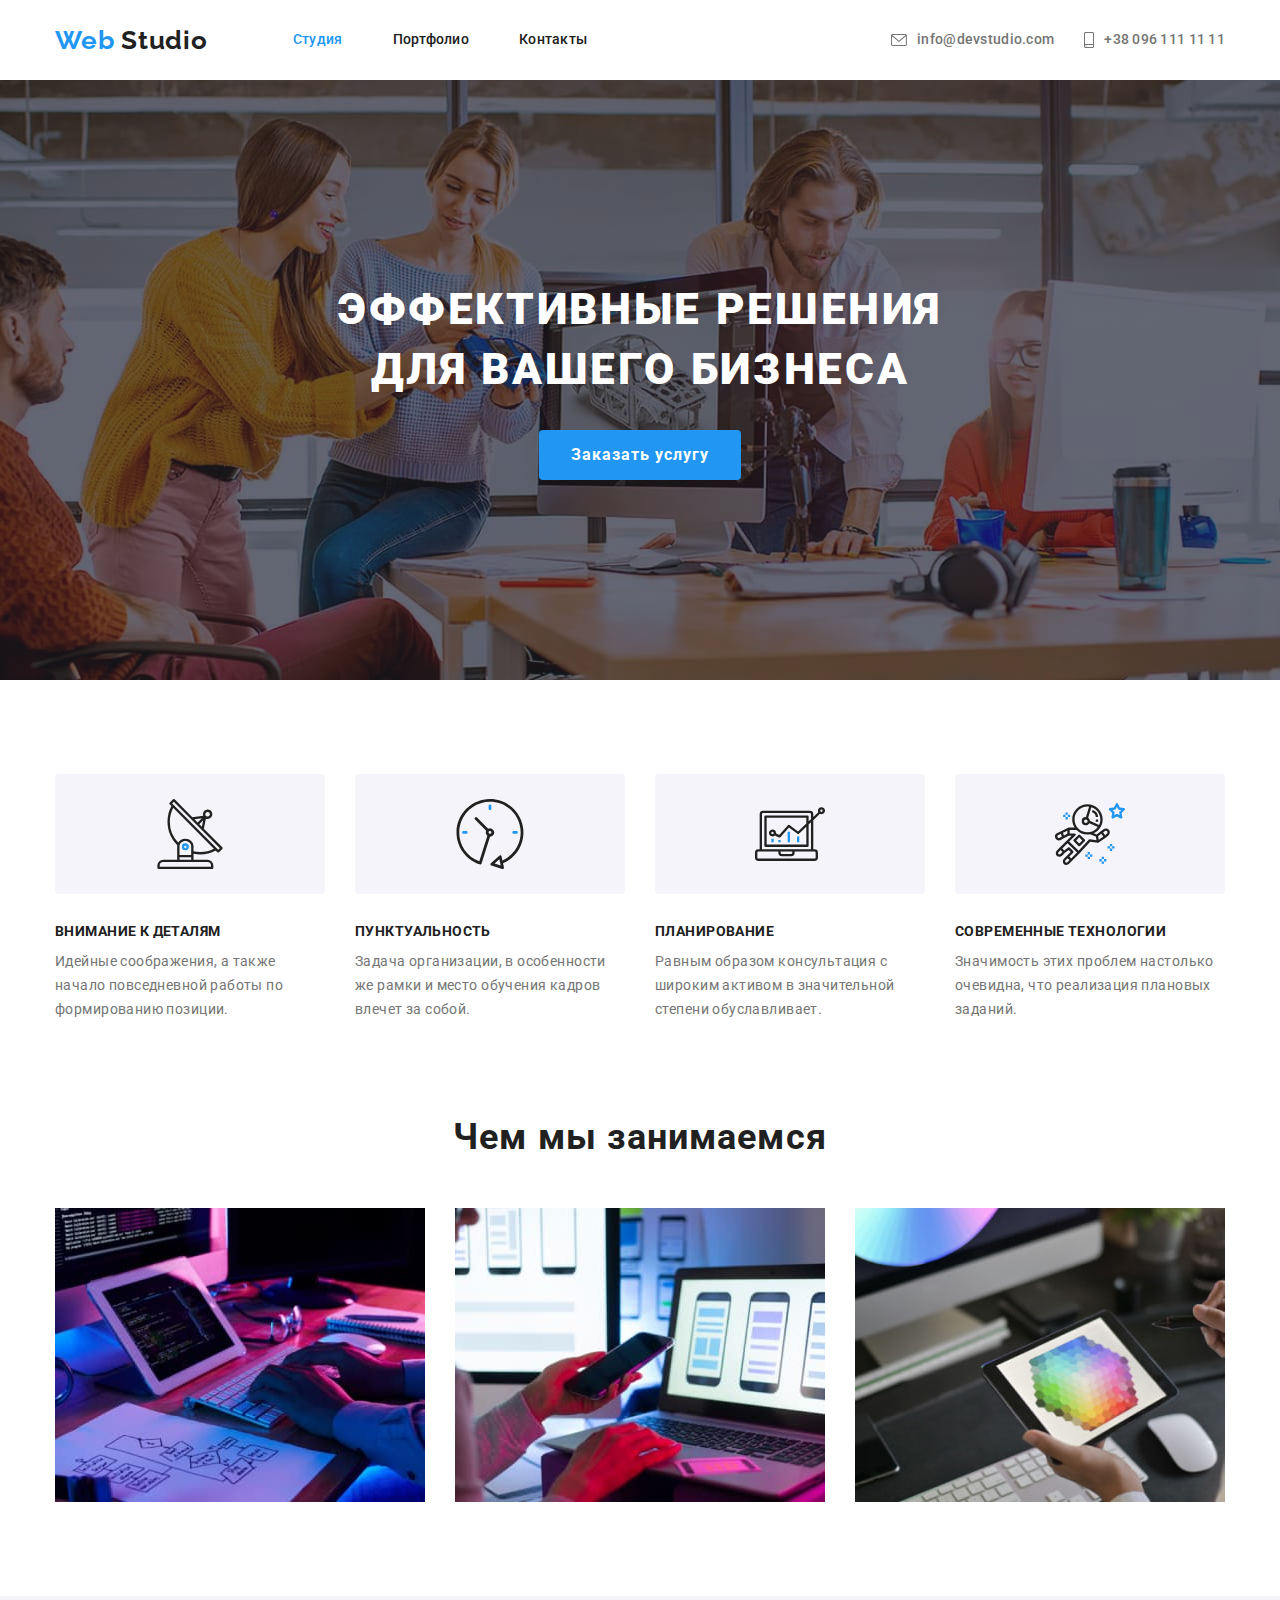
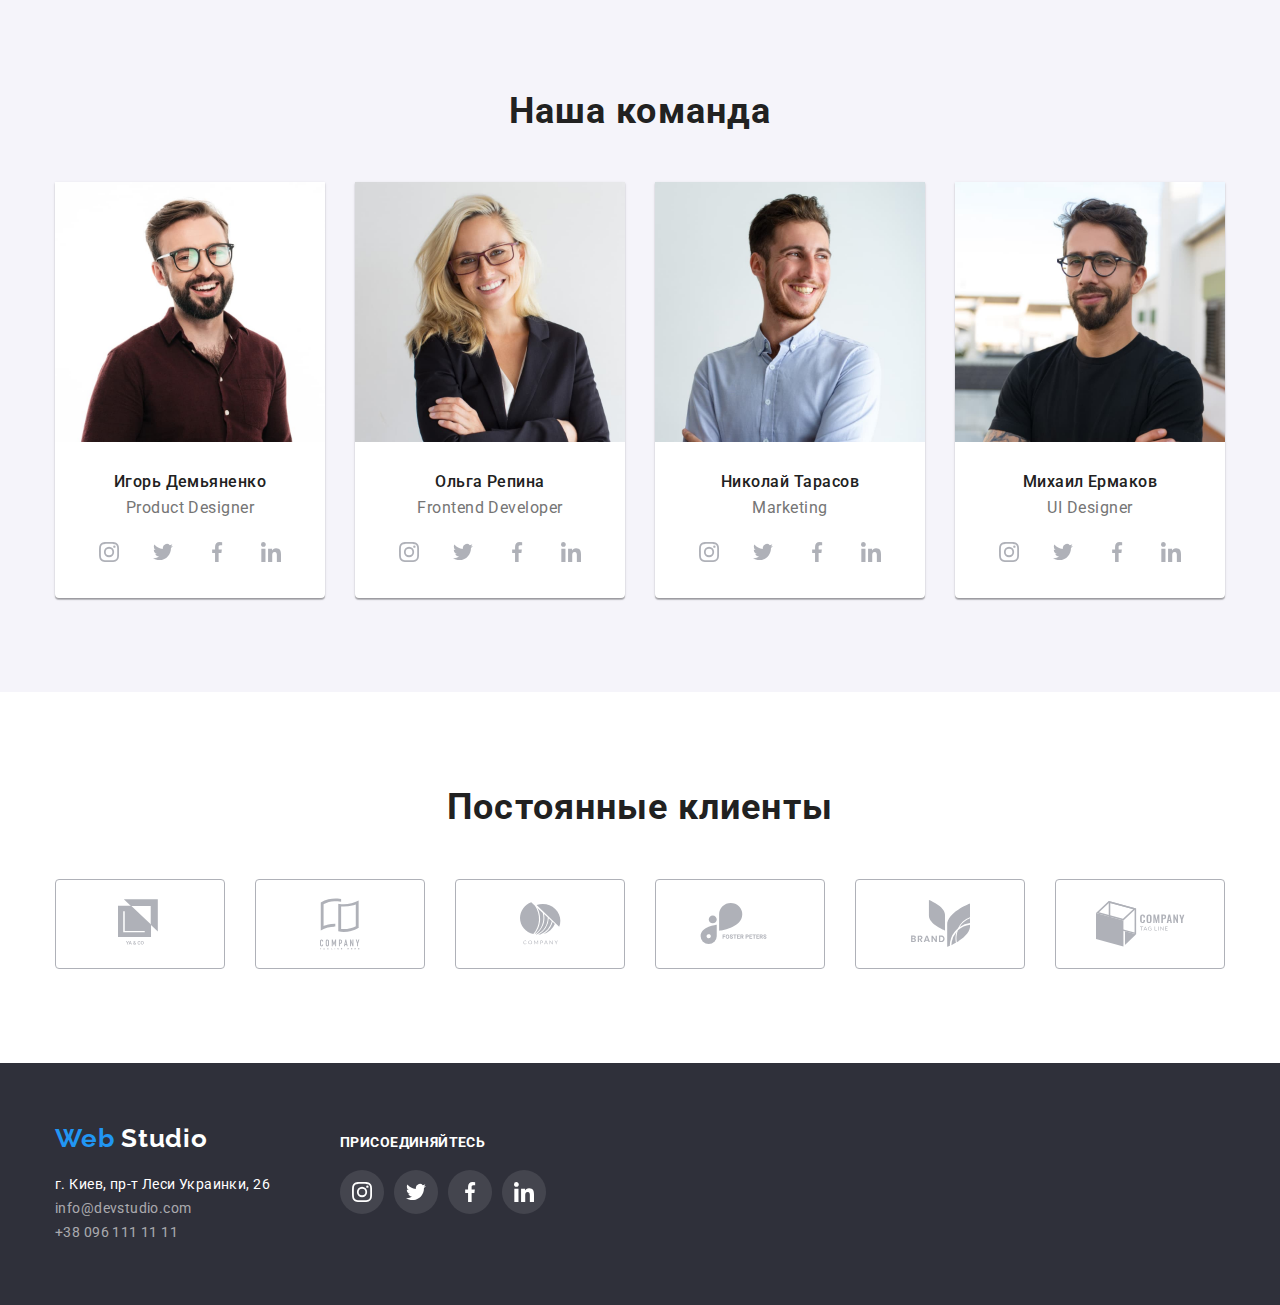
==== index.html @ 5affd7ca "Added all files from HW4" ====
<!DOCTYPE html>
<html lang="ru">
  <head>
    <meta charset="UTF-8" />
    <meta name="viewport" content="width=device-width, initial-scale=1.0" />
    <title>Web Studio</title>
    <link rel="stylesheet" href="./css/normalize.css" />
    <link
      href="https://fonts.googleapis.com/css2?family=Raleway:wght@700&family=Roboto:wght@400;500;700;900&display=swap"
      rel="stylesheet"
    />
    <link rel="stylesheet" href="./css/styles.css" />
  </head>
  <body>
    <header>
      <!--Main Navigation-->
      <div class="conteiner top-nav">
        <nav class="nav-flex">
          <a href="./index.html" class="main-logo">
            <span class="logo-web">Web</span>
            Studio
          </a>
          <ul class="site-nav">
            <li class="site-menu">
              <a href="./index.html" class="link currant">Студия</a>
            </li>
            <li class="site-menu">
              <a href="./portfolio.html" class="link">Портфолио</a>
            </li>
            <li class="site-menu"><a href="#" class="link">Контакты</a></li>
          </ul>
        </nav>

        <!--Contacts-->
        <address class="adress-top">
          <ul class="menu-contacts">
            <li class="mail">
              <a
                href="mailto:info@devstudio.com"
                class="contacts"
                aria-label="написать письмо"
              >
                <svg class="sprite-envelope" width="16" , height="12">
                  <use href="./images/sprite.svg#icon-envelope"></use>
                </svg>
                info@devstudio.com</a
              >
            </li>
            <li class="phone">
              <a
                href="tel:+380961111111"
                class="contacts"
                aria-label="позвонить"
              >
                <svg class="sprite-smartphone" width="10" , height="16">
                  <use href="./images/sprite.svg#icon-smartphone"></use>
                </svg>
                +38 096 111 11 11</a
              >
            </li>
          </ul>
        </address>
      </div>
    </header>

    <!--Main Section-->
    <main>
      <section class="hero overlay">
        <h1 class="hero-title">
          Эффективные решения <br />
          для вашего бизнеса
        </h1>

        <!--Button go to pop-up form-->
        <button type="button" class="button">Заказать услугу</button>
      </section>

      <!--Work principles-->
      <section class="section-principles">
        <div class="conteiner">
          <h2 hidden class="hidden-title">Work principles</h2>
          <ul class="principles">
            <li class="item">
              <div class="cover" aria-label="внимание к деталям">
                <svg class="sprite-antenna" width="70" , height="70">
                  <use href="./images/sprite.svg#icon-antenna"></use>
                </svg>
              </div>
              <h3 class="principles-title">Внимание к деталям</h3>
              <p class="principles-description">
                Идейные соображения, а также начало повседневной работы по
                формированию позиции.
              </p>
            </li>
            <li class="item">
              <div class="cover" aria-label="пунктуальность">
                <svg class="sprite-clock" width="70" , height="70">
                  <use href="./images/sprite.svg#icon-clock"></use>
                </svg>
              </div>
              <h3 class="principles-title">Пунктуальность</h3>
              <p class="principles-description">
                Задача организации, в особенности же рамки и место обучения
                кадров влечет за собой.
              </p>
            </li>
            <li class="item">
              <div class="cover" aria-label="планирование">
                <svg class="sprite-vector" width="70" , height="70">
                  <use href="./images/sprite.svg#icon-vector"></use>
                </svg>
              </div>
              <h3 class="principles-title">Планирование</h3>
              <p class="principles-description">
                Равным образом консультация с широким активом в значительной
                степени обуславливает.
              </p>
            </li>
            <li class="item">
              <div class="cover" aria-label="современные технологии">
                <svg class="sprite-astronaut" width="70" , height="70">
                  <use href="./images/sprite.svg#icon-astronaut"></use>
                </svg>
              </div>
              <h3 class="principles-title">Современные технологии</h3>
              <p class="principles-description">
                Значимость этих проблем настолько очевидна, что реализация
                плановых заданий.
              </p>
            </li>
          </ul>
        </div>
      </section>

      <!--What do we do section-->
      <section class="section-projects">
        <div class="conteiner">
          <h2 class="section-title">Чем мы занимаемся</h2>
          <ul class="work-list">
            <li class="item">
              <img
                src="./images/desktopapp.jpg"
                alt="Десктопные приложения"
                width="370"
                class="project-pic"
              />
              <!-- <h3 class="work-list-title">Десктопные приложения</h3> -->
            </li>
            <li class="item">
              <img
                src="./images/mobileapp.jpg"
                alt="Мобильные приложения"
                width="370"
                class="project-pic"
              />
              <!-- <h3 class="work-list-title">Мобильные приложения</h3> -->
            </li>
            <li class="item">
              <img
                src="./images/designerapp.jpg"
                alt="Мобильные приложения"
                width="370"
                class="project-pic"
              />
              <!-- <h3 class="work-list-title">Дизайнерские решения</h3> -->
            </li>
          </ul>
        </div>
      </section>

      <!--Our team section-->
      <section class="team-section">
        <div class="conteiner">
          <h2 class="section-title">Наша команда</h2>

          <ul class="team">
            <!--Игорь Демьяненко-->
            <li class="worker">
              <img
                class="member"
                src="./images/Demyanenko.jpg"
                alt="Игорь Демьяненко"
                width="270"
              />
              <h3 class="team-member-name">Игорь Демьяненко</h3>
              <p lang="en" class="profession">Product Designer</p>
              <ul class="social-media">
                <li class="icon-list">
                  <a
                    href="https://www.instagram.com/"
                    target="_blank"
                    rel="noopener noreferrer"
                    aria-label="ссылка Инстаграм"
                    class="icon"
                  >
                    <svg class="smm-icon" width="20" height="20">
                      <use href="./images/sprite.svg#icon-insta"></use>
                    </svg>
                  </a>
                </li>
                <li class="icon-list">
                  <a
                    href="https://twitter.com/"
                    target="_blank"
                    rel="noopener noreferrer"
                    aria-label="ссылка Твиттер"
                    class="icon"
                  >
                    <svg class="smm-icon" width="20" height="20">
                      <use href="./images/sprite.svg#icon-twitter"></use>
                    </svg>
                  </a>
                </li>
                <li class="icon-list">
                  <a
                    href="https://facebook.com/"
                    target="_blank"
                    rel="noopener noreferrer"
                    aria-label="ссылка Фейсбук"
                    class="icon"
                  >
                    <svg class="smm-icon" width="20" height="20">
                      <use href="./images/sprite.svg#icon-facebook"></use>
                    </svg>
                  </a>
                </li>
                <li class="icon-list">
                  <a
                    href="https://www.linkedin.com/"
                    target="_blank"
                    rel="noopener noreferrer"
                    aria-label="ссылка Линкедин"
                    class="icon"
                  >
                    <svg class="smm-icon" width="20" height="20">
                      <use href="./images/sprite.svg#icon-linkedin"></use>
                    </svg>
                  </a>
                </li>
              </ul>
            </li>

            <!--Ольга Репина-->
            <li class="worker">
              <img
                class="member"
                src="./images/Repina.jpg"
                alt="Ольга Репина"
                width="270"
              />
              <h3 class="team-member-name">Ольга Репина</h3>
              <p lang="en" class="profession">Frontend Developer</p>
              <ul class="social-media">
                <li class="icon-list">
                  <a
                    href="https://www.instagram.com/"
                    target="_blank"
                    rel="noopener noreferrer"
                    aria-label="ссылка Инстаграм"
                    class="icon"
                  >
                    <svg class="smm-icon" width="20" height="20">
                      <use href="./images/sprite.svg#icon-insta"></use>
                    </svg>
                  </a>
                </li>
                <li class="icon-list">
                  <a
                    href="https://twitter.com/"
                    target="_blank"
                    rel="noopener noreferrer"
                    aria-label="ссылка Твиттер"
                    class="icon"
                  >
                    <svg class="smm-icon" width="20" height="20">
                      <use href="./images/sprite.svg#icon-twitter"></use>
                    </svg>
                  </a>
                </li>
                <li class="icon-list">
                  <a
                    href="https://facebook.com/"
                    target="_blank"
                    rel="noopener noreferrer"
                    aria-label="ссылка Фейсбук"
                    class="icon"
                  >
                    <svg class="smm-icon" width="20" height="20">
                      <use href="./images/sprite.svg#icon-facebook"></use>
                    </svg>
                  </a>
                </li>
                <li class="icon-list">
                  <a
                    href="https://www.linkedin.com/"
                    target="_blank"
                    rel="noopener noreferrer"
                    aria-label="ссылка Линкедин"
                    class="icon"
                  >
                    <svg class="smm-icon" width="20" height="20">
                      <use href="./images/sprite.svg#icon-linkedin"></use>
                    </svg>
                  </a>
                </li>
              </ul>
            </li>

            <!--Николай Тарасов-->
            <li class="worker">
              <img
                class="member"
                src="./images/Tarasov.jpg"
                alt="Николай Тарасов"
                width="270"
              />
              <h3 class="team-member-name">Николай Тарасов</h3>
              <p lang="en" class="profession">Marketing</p>
              <ul class="social-media">
                <li class="icon-list">
                  <a
                    href="https://www.instagram.com/"
                    target="_blank"
                    rel="noopener noreferrer"
                    aria-label="ссылка Инстаграм"
                    class="icon"
                  >
                    <svg class="smm-icon" width="20" height="20">
                      <use href="./images/sprite.svg#icon-insta"></use>
                    </svg>
                  </a>
                </li>
                <li class="icon-list">
                  <a
                    href="https://twitter.com/"
                    target="_blank"
                    rel="noopener noreferrer"
                    aria-label="ссылка Твиттер"
                    class="icon"
                  >
                    <svg class="smm-icon" width="20" height="20">
                      <use href="./images/sprite.svg#icon-twitter"></use>
                    </svg>
                  </a>
                </li>
                <li class="icon-list">
                  <a
                    href="https://facebook.com/"
                    target="_blank"
                    rel="noopener noreferrer"
                    aria-label="ссылка Фейсбук"
                    class="icon"
                  >
                    <svg class="smm-icon" width="20" height="20">
                      <use href="./images/sprite.svg#icon-facebook"></use>
                    </svg>
                  </a>
                </li>
                <li class="icon-list">
                  <a
                    href="https://www.linkedin.com/"
                    target="_blank"
                    rel="noopener noreferrer"
                    aria-label="ссылка Линкедин"
                    class="icon"
                  >
                    <svg class="smm-icon" width="20" height="20">
                      <use href="./images/sprite.svg#icon-linkedin"></use>
                    </svg>
                  </a>
                </li>
              </ul>
            </li>

            <!--Михаил Ермаков-->
            <li class="worker">
              <img
                class="member"
                src="./images/Ermakov.jpg"
                alt="Михаил Ермаков"
                width="270"
              />
              <h3 class="team-member-name">Михаил Ермаков</h3>
              <p lang="en" class="profession">UI Designer</p>
              <ul class="social-media">
                <li class="icon-list">
                  <a
                    href="https://www.instagram.com/"
                    target="_blank"
                    rel="noopener noreferrer"
                    aria-label="ссылка Инстаграм"
                    class="icon"
                  >
                    <svg class="smm-icon" width="20" height="20">
                      <use href="./images/sprite.svg#icon-insta"></use>
                    </svg>
                  </a>
                </li>
                <li class="icon-list">
                  <a
                    href="https://twitter.com/"
                    target="_blank"
                    rel="noopener noreferrer"
                    aria-label="ссылка Твиттер"
                    class="icon"
                  >
                    <svg class="smm-icon" width="20" height="20">
                      <use href="./images/sprite.svg#icon-twitter"></use>
                    </svg>
                  </a>
                </li>
                <li class="icon-list">
                  <a
                    href="https://facebook.com/"
                    target="_blank"
                    rel="noopener noreferrer"
                    aria-label="ссылка Фейсбук"
                    class="icon"
                  >
                    <svg class="smm-icon" width="20" height="20">
                      <use href="./images/sprite.svg#icon-facebook"></use>
                    </svg>
                  </a>
                </li>
                <li class="icon-list">
                  <a
                    href="https://www.linkedin.com/"
                    target="_blank"
                    rel="noopener noreferrer"
                    aria-label="ссылка Линкедин"
                    class="icon"
                  >
                    <svg class="smm-icon" width="20" height="20">
                      <use href="./images/sprite.svg#icon-linkedin"></use>
                    </svg>
                  </a>
                </li>
              </ul>
            </li>
          </ul>
        </div>
      </section>

      <!--Our clients section-->
      <section class="section-clients">
        <div class="conteiner">
          <h2 class="section-title">Постоянные клиенты</h2>
          <ul class="clients">
            <!-- Client 1-->
            <li class="partner">
              <a
                class="partner-link"
                href="#"
                target="_blank"
                rel="noopener noreferrer"
                aria-label="ссылка на сайт компании"
              >
                <svg class="sprite-client" width="44" height="49">
                  <use href="./images/sprite.svg#icon-clientlogo1"></use>
                </svg>
              </a>
            </li>

            <!-- Client 2-->
            <li class="partner">
              <a
                class="partner-link"
                href="#"
                target="_blank"
                rel="noopener noreferrer"
                aria-label="ссылка на сайт компании"
              >
                <svg class="sprite-client" width="40" height="52">
                  <use href="./images/sprite.svg#icon-clientlogo2"></use>
                </svg>
              </a>
            </li>

            <!-- Client 3-->
            <li class="partner">
              <a
                class="partner-link"
                href="#"
                target="_blank"
                rel="noopener noreferrer"
                aria-label="ссылка на сайт компании"
              >
                <svg class="sprite-client" width="41" height="43">
                  <use href="./images/sprite.svg#icon-clientlogo3"></use>
                </svg>
              </a>
            </li>

            <!-- Client 4-->
            <li class="partner">
              <a
                class="partner-link"
                href="#"
                target="_blank"
                rel="noopener noreferrer"
                aria-label="ссылка на сайт компании"
              >
                <svg class="sprite-client" width="80" height="42">
                  <use href="./images/sprite.svg#icon-clientlogo4"></use>
                </svg>
              </a>
            </li>

            <!-- Client 5-->
            <li class="partner">
              <a
                class="partner-link"
                href="#"
                target="_blank"
                rel="noopener noreferrer"
                aria-label="ссылка на сайт компании"
              >
                <svg class="sprite-client" width="59" height="47">
                  <use href="./images/sprite.svg#icon-clientlogo5"></use>
                </svg>
              </a>
            </li>

            <!-- Client 6-->
            <li class="partner">
              <a
                class="partner-link"
                href="#"
                target="_blank"
                rel="noopener noreferrer"
                aria-label="ссылка на сайт компании"
              >
                <svg class="sprite-client" width="89" height="46">
                  <use href="./images/sprite.svg#icon-clientlogo6"></use>
                </svg>
              </a>
            </li>
          </ul>
        </div>
      </section>
    </main>

    <!--Footer-->
    <footer class="footer">
      <div class="conteiner footer-flexbox">
        <!--adress section-->

        <div class="basement">
          <a href="#" class="footer-logo">
            <span class="blue">Web</span>
            Studio
          </a>
          <address class="adress">
            <a href="#" class="footer-adress"
              >г. Киев, пр-т Леси Украинки, 26 </a
            ><br />
            <a href="mailto:info@devstudio.com" class="email"
              >info@devstudio.com</a
            ><br />
            <a href="tel:+380961111111" class="phone">+38 096 111 11 11</a
            ><br />
          </address>
        </div>

        <!--Sosial media section-->
        <div class="footer-form">
          <b class="slogan footer-flexbox">Присоединяйтесь</b>
          <ul class="footer-list">
            <li class="icon-list">
              <a
                href="https://www.instagram.com/"
                target="_blank"
                rel="noopener noreferrer"
                aria-label="ссылка Инстаграм"
                class="icon-footer"
              >
                <svg class="smm-icon" width="20" height="20">
                  <use href="./images/sprite.svg#icon-insta"></use>
                </svg>
              </a>
            </li>
            <li class="icon-list">
              <a
                href="https://twitter.com/"
                target="_blank"
                rel="noopener noreferrer"
                aria-label="ссылка Твиттер"
                class="icon-footer"
              >
                <svg class="smm-icon" width="20" height="20">
                  <use href="./images/sprite.svg#icon-twitter"></use>
                </svg>
              </a>
            </li>
            <li class="icon-list">
              <a
                href="https://facebook.com/"
                target="_blank"
                rel="noopener noreferrer"
                aria-label="ссылка Фейсбук"
                class="icon-footer"
              >
                <svg class="smm-icon" width="20" height="20">
                  <use href="./images/sprite.svg#icon-facebook"></use>
                </svg>
              </a>
            </li>
            <li class="icon-list">
              <a
                href="https://www.linkedin.com/"
                target="_blank"
                rel="noopener noreferrer"
                aria-label="ссылка Линкедин"
                class="icon-footer"
              >
                <svg class="smm-icon" width="20" height="20">
                  <use href="./images/sprite.svg#icon-linkedin"></use>
                </svg>
              </a>
            </li>
          </ul>
        </div>
        <!--Dont forget create form here-->
      </div>
    </footer>
  </body>
</html>
---- css/styles.css ----
html {
  box-sizing: border-box;
}

*,
*::before,
*::after {
  box-sizing: inherit;
}

:root {
  --primary-text-color: #757575;
  --title-text-color: #212121;
  --acent-text-color: #2196f3;
  --contacts-text-color: rgba(255, 255, 255, 0.6);
  --footer-background-color: #2f303a;
  --white-text-color: #ffffff;
  --grey-back-color: #f5f4fa;
  --grey-border-color: #eeeeee;
  --grey-border-color-partners: #afb1b8;
  --grey-hero-background-color: #c4c4c4;
  --grey-dark-circle-for-icon: rgba(255, 255, 255, 0.1);
}

/* CLASSES UTILITIES AND UNIVERSAL*/

ul {
  list-style-type: none;
  padding: 0px;
  margin: 0px;
}

a {
  text-decoration: none;
}

.section-title {
  margin-top: 0px;
  margin-bottom: 50px;

  color: var(--title-text-color);
  font-weight: 700;
  font-size: 36px;
  line-height: 1.17;
  letter-spacing: 0.03em;
  text-align: center;
}

/* Universal conteiner for centralize content*/
.conteiner {
  width: 1200px;
  padding-left: 15px;
  padding-right: 15px;
  margin-left: auto;
  margin-right: auto;
  /* outline: 2px solid tomato; */
}

body {
  background-color: #ffffff;
  color: var(--primary-text-color);
  font-family: Roboto, sans-serif;
}

/* MAIN NAVIGATION*/

.main-logo {
  margin-right: 85px;

  color: var(--title-text-color);
  font-family: Raleway, sans-serif;
  font-weight: 700;
  font-size: 26px;
  line-height: 1.19;
  letter-spacing: 0.03em;
}

.logo-web {
  color: var(--acent-text-color);
}

.site-menu .link {
  color: var(--title-text-color);
  font-style: normal;
  font-weight: 500;
  font-size: 14px;
  line-height: 1.14;
  letter-spacing: 0.02em;
}
.site-nav {
  display: flex;
}

.nav-flex {
  display: flex;
  align-items: center;
}

.site-menu:not(:last-child) {
  margin-right: 50px;
}

.site-menu > .link {
  display: block;
  padding-top: 32px;
  padding-bottom: 32px;
}

.menu-contacts {
  display: flex;
  align-items: flex-end;
}

.adress-top {
  font-style: normal;
  margin-left: auto;
}

.contacts {
  display: flex;
  align-items: center;

  color: var(--primary-text-color);
  font-weight: 500;
  font-size: 14px;
  line-height: 1.14;
  letter-spacing: 0.02em;
}

.link.currant {
  color: var(--acent-text-color);
}

.top-nav {
  display: flex;
  align-items: center;
}

.mail {
  margin-right: 30px;
}

.sprite-envelope,
.sprite-smartphone {
  margin-right: 10px;
  fill: currentColor;
}

/*BUTTONS*/

.button {
  border-radius: 4px;
  padding: 10px 32px;
  min-width: 200px;
  border: 0px;

  background-color: var(--acent-text-color);
  color: var(--white-text-color);
  font-family: inherit;
  font-weight: 700;
  font-size: 16px;
  line-height: 1.88;
  letter-spacing: 0.06em;
}

.site-menu > .link:hover,
.site-menu > .link:focus,
.contacts:hover,
.contacts:focus,
.button:active,
.button-portfolio:active {
  color: var(--acent-text-color);
  fill: var(--acent-text-color);
}

/*HERO*/

.overlay {
  height: 600px;
  max-width: 1600px;
  margin-left: auto;
  margin-right: auto;
  background-image: linear-gradient(
      to right,
      rgba(47, 48, 58, 40%),
      rgba(47, 48, 58, 40%)
    ),
    url(../images/header.jpg);
  background-size: cover;
  background-repeat: no-repeat;
  background-position: center;
  background-color: var(--grey-hero-background-color);
}

.hero {
  padding-top: 200px;
  padding-bottom: 200px;
  text-align: center;
}

.hero-title {
  margin-top: 0px;
  margin-bottom: 30px;

  color: #ffffff;
  font-weight: 900;
  font-size: 44px;
  line-height: 1.36;
  letter-spacing: 0.06em;
  text-transform: uppercase;
}

/* WORK PRINCIPLES */
.section-principles {
  padding-top: 94px;
  padding-bottom: 94px;
}

.hidden-title {
  margin: 0px;
}

.principles {
  display: flex;
  flex-wrap: wrap;
}

.cover {
  display: inline-flex;
  align-items: center;
  justify-content: center;

  border-radius: 4px;
  margin-bottom: 30px;

  width: 270px;
  height: 120px;
  background-color: var(--grey-back-color);
}

.principles .item {
  width: 270px;
  margin-right: 30px;
}

.principles .item:last-child {
  margin-right: 0px;
}

.principles-title {
  margin-top: 0px;
  margin-bottom: 10px;

  color: var(--title-text-color);
  font-weight: 700;
  font-size: 14px;
  line-height: 1.14;
  letter-spacing: 0.03em;
  text-transform: uppercase;
}

.principles-description {
  margin-top: 0px;
  margin-bottom: 0px;

  font-weight: 400;
  font-size: 14px;
  line-height: 1.71;
  letter-spacing: 0.03em;
}

/* WHAT DO WE DO SECTION*/

.section-projects {
  padding-bottom: 94px;
}

.work-list {
  display: flex;
  flex-wrap: wrap;
}

.work-list .item {
  width: 370px;
  margin-right: 30px;
}

.work-list .item:last-child {
  margin-right: 0px;
}
.work-list-title {
  margin-top: 0px;
  margin-bottom: 0px;
  padding-top: 27px;
  padding-bottom: 27px;

  color: var(--white-text-color);
  background-color: black; /*is temporary here*/
  font-weight: 700;
  font-size: 14px;
  line-height: 1.14;
  text-align: center;
  letter-spacing: 0.03em;
  text-transform: uppercase;
}

.item .project-pic {
  display: block;
}

/* OUR TEAM SECTION*/

.team-section {
  background-color: var(--grey-back-color);

  padding-top: 94px;
  padding-bottom: 94px;
}

.team {
  display: flex;
  flex-wrap: wrap;
}

.team .worker {
  margin-right: 30px;
  padding-bottom: 24px;

  background-color: var(--white-text-color);
  border-radius: 0px 0px 4px 4px;
  box-shadow: 0px 1px 3px rgba(0, 0, 0, 0.12), 0px 1px 1px rgba(0, 0, 0, 0.14),
    0px 2px 1px rgba(0, 0, 0, 0.2);
}

.team .worker:last-child {
  margin-right: 0px;
}

.social-media {
  display: flex;
  justify-content: center;
}

.icon-list:not(:last-child) {
  margin-right: 10px;
}

.icon {
  display: block;
  padding-top: 12px;
  padding-right: 12px;
  padding-left: 12px;
  padding-bottom: 12px;
  color: var(--grey-border-color-partners);
  width: 44px;
  height: 44px;
  border-radius: 50%;
}

.smm-icon {
  fill: currentColor;
}

.icon-list .icon:hover,
.icon-list .icon:focus {
  background-color: var(--acent-text-color);
  color: var(--white-text-color);
}

.worker .member {
  display: block;
  margin-bottom: 30px;
}

.team-member-name {
  margin-top: 0px;
  margin-bottom: 10px;

  color: var(--title-text-color);
  font-weight: 500;
  font-size: 16px;
  line-height: 1.19;
  text-align: center;
  letter-spacing: 0.03em;
}

.profession {
  margin-top: 0px;
  margin-bottom: 16px;

  font-weight: 400;
  font-size: 16px;
  line-height: 0.84;
  text-align: center;
  letter-spacing: 0.03em;
}

/* OUR CLIENTS SECTION*/

.section-clients {
  padding-bottom: 94px;
  padding-top: 94px;
}

.clients {
  display: flex;
  justify-content: center;
}

.partner-link {
  display: inline-flex;
  justify-content: center;
  align-items: center;

  width: 170px;
  height: 90px;
  border: 1px solid var(--grey-border-color-partners);
  color: var(--grey-border-color-partners);
  border-radius: 4px;
}

.sprite-client {
  fill: currentColor;
}

.partner-link:hover,
.partner-link:focus {
  color: var(--acent-text-color);
  border-color: var(--acent-text-color);
}

.partner:not(:last-child) {
  margin-right: 30px;
}

/* ADRESS SECTION*/

.footer-flexbox {
  display: flex;
  align-items: baseline;
}

.footer-list {
  display: flex;
}

.footer {
  background: var(--footer-background-color);
  padding-top: 60px;
  padding-bottom: 60px;
}

.footer-logo {
  display: block;
  margin-bottom: 20px;

  color: var(--white-text-color);
  font-family: Raleway, sans-serif;
  font-weight: 700;
  font-size: 26px;
  line-height: 1.19;
  letter-spacing: 0.03em;
}

.footer-logo .blue {
  color: var(--acent-text-color);
}

.footer-adress {
  font-style: normal;
  color: var(--white-text-color);
  font-weight: 400;
  font-size: 14px;
  line-height: 1.71;
  letter-spacing: 0.03em;
}

.email,
.phone {
  font-style: normal;
  color: var(--contacts-text-color);
  font-weight: 400;
  font-size: 14px;
  line-height: 1.71;
  letter-spacing: 0.03em;
}

.footer-adress,
.email {
  margin-bottom: 9px;
}

.footer-form .slogan,
.footer-flexbox .slogan {
  margin-bottom: 20px;
  color: var(--white-text-color);
  font-weight: 700;
  font-size: 14px;
  line-height: 1.14;
  letter-spacing: 0.03em;
  text-transform: uppercase;
}

.basement {
  margin-right: 70px;
}

.icon-footer {
  display: block;
  padding-top: 12px;
  padding-right: 12px;
  padding-left: 12px;
  padding-bottom: 12px;
  color: var(--white-text-color);
  background-color: var(--grey-dark-circle-for-icon);
  width: 44px;
  height: 44px;
  border-radius: 50%;
}

.icon-list .icon-footer:hover,
.icon-list .icon-footer:focus {
  background-color: var(--acent-text-color);
}

/*PORTFOLIO PAGE CSS*/

.section-portfolio {
  padding-top: 94px;
  padding-bottom: 94px;
}

.portfolio-nav {
  display: flex;
  justify-content: center;
  margin-bottom: 50px;
}

.portfolio-nav .item {
  margin-right: 8px;
}

.portfolio-nav .item:last-child {
  margin-right: 0px;
}

.button-portfolio {
  border-radius: 4px;
  padding: 6px 22px;
  border: 0px;

  background-color: var(--grey-back-color);
  color: var(--title-text-color);
  font-family: inherit;
  font-weight: 500;
  font-size: 16px;
  line-height: 1.63;
  text-align: center;
  letter-spacing: 0.03em;
}

.button-portfolio:focus,
.button-portfolio:hover {
  background-color: var(--acent-text-color);
  color: var(--white-text-color);
  box-shadow: 0px 3px 1px rgba(0, 0, 0, 0.1), 0px 1px 2px rgba(0, 0, 0, 0.08),
    0px 2px 2px rgba(0, 0, 0, 0.12);
}

.portfolio {
  display: flex;
  flex-wrap: wrap;
}

.portfolio .item {
  width: 370px;
  margin-right: 30px;
  margin-bottom: 30px;

  background-color: var(--white-text-color);
}

.portfolio .item:nth-child(3n) {
  margin-right: 0px;
}

.portfolio .item:nth-last-child(-n + 3) {
  margin-bottom: 0px;
}

.item .example {
  display: block;
}

.item .discription {
  padding-top: 20px;
  padding-bottom: 20px;
  padding-right: 24px;
  padding-left: 24px;

  border-left: 1px solid var(--grey-border-color);
  border-bottom: 1px solid var(--grey-border-color);
  border-right: 1px solid var(--grey-border-color);
}

.portfolio-title {
  margin-bottom: 4px;
  margin-top: 0px;

  color: var(--title-text-color);
  font-weight: 700;
  font-size: 18px;
  line-height: 2;
  letter-spacing: 0.06em;
}

.portfolio-group {
  margin-top: 0px;
  margin-bottom: 0px;

  color: var(--primary-text-color);
  font-weight: 400;
  font-size: 16px;
  line-height: 1.88;
  letter-spacing: 0.03em;
}

/* .portfolio-description {

  margin-top: 0px;
  margin-bottom: 0px;

  color: var(--white-text-color);
  background-color: var(--footer-background-color); 
  font-weight: 400;
  font-size: 18px;
  line-height: 1.56;
  letter-spacing: 0.03em;
} */
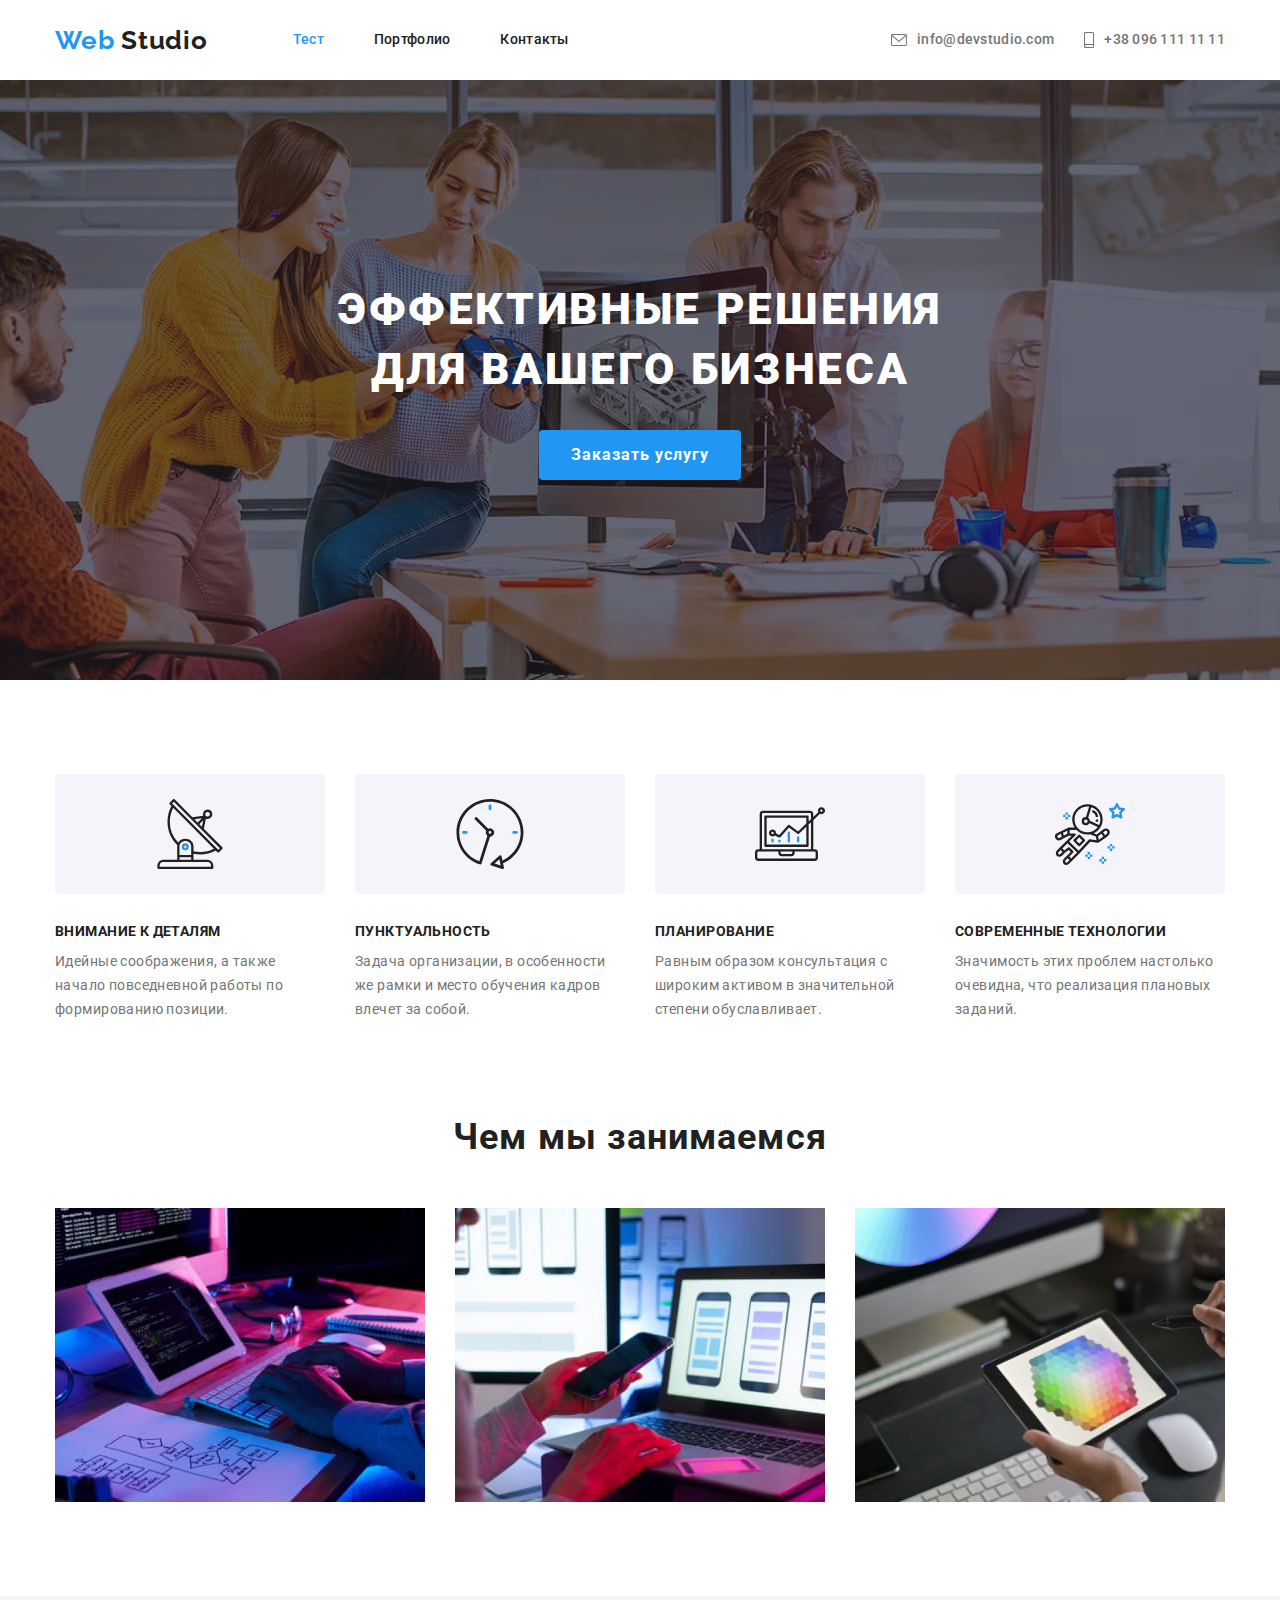
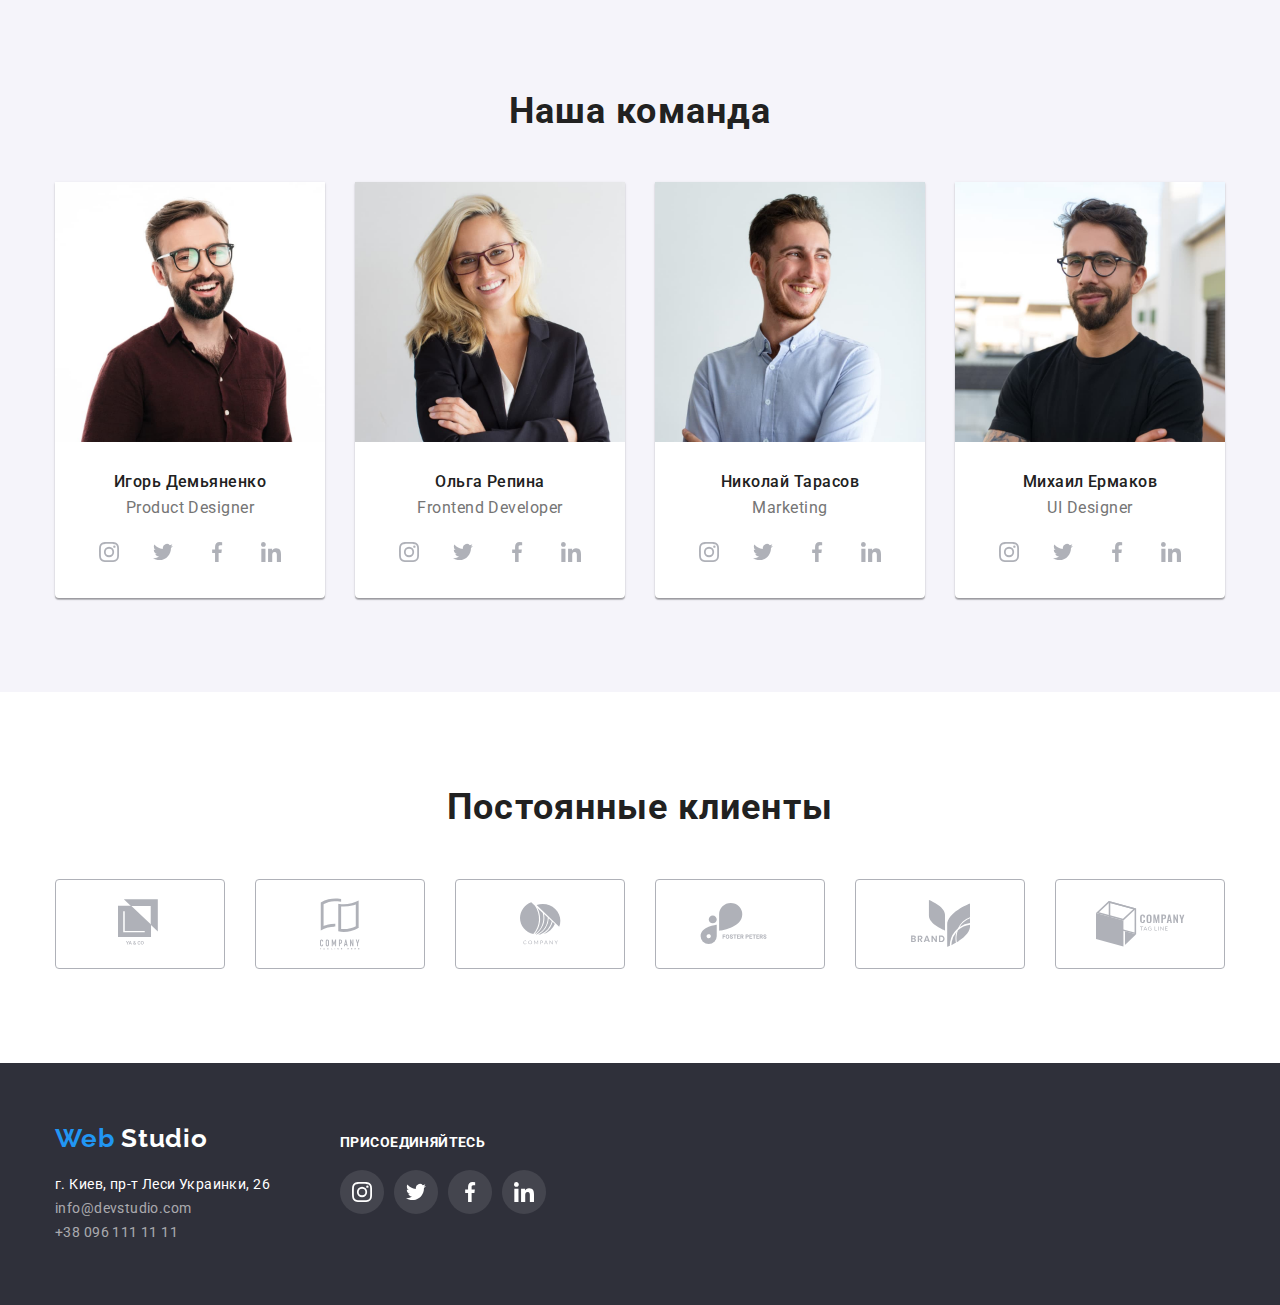
==== commit 82294e60: "Added fucking transform-transition in portfolio" ====
--- a/index.html
+++ b/index.html
@@ -22,7 +22,7 @@
           </a>
           <ul class="site-nav">
             <li class="site-menu">
-              <a href="./index.html" class="link currant">Студия</a>
+              <a href="./index.html" class="link currant">Тест</a>
             </li>
             <li class="site-menu">
               <a href="./portfolio.html" class="link">Портфолио</a>
--- a/css/styles.css
+++ b/css/styles.css
@@ -20,6 +20,7 @@
   --grey-border-color-partners: #afb1b8;
   --grey-hero-background-color: #c4c4c4;
   --grey-dark-circle-for-icon: rgba(255, 255, 255, 0.1);
+  --acent-overley-portfolio: rgba(33, 150, 243, 0.9);
 }
 
 /* CLASSES UTILITIES AND UNIVERSAL*/
@@ -625,15 +626,47 @@
   letter-spacing: 0.03em;
 }
 
-/* .portfolio-description {
-
+.example-card {
+  position: relative;
+  overflow: hidden;
+}
+
+.card-overlay {
+  position: absolute;
+  top: 0;
+  left: 0;
+  width: 100%;
+  height: 100%;
+
+  background-color: var(--acent-overley-portfolio);
+  opacity: 0;
+  transform: translateY(50%);
+  transition: 250ms cubic-bezier(0.4, 0, 0.2, 1);
+}
+
+.card-overlay:hover {
+  transform: translateY(0%);
+  transition: 250ms cubic-bezier(0.4, 0, 0.2, 1);
+  opacity: 1;
+}
+
+.portfolio-item:hover,
+.portfolio-item:active {
+  box-shadow: 0px 1px 1px rgba(0, 0, 0, 0.12), 0px 4px 4px rgba(0, 0, 0, 0.06),
+    1px 4px 6px rgba(0, 0, 0, 0.16);
+}
+
+.portfolio-description {
   margin-top: 0px;
   margin-bottom: 0px;
-
-  color: var(--white-text-color);
-  background-color: var(--footer-background-color); 
+  padding-top: 63px;
+  padding-right: 24px;
+  padding-bottom: 63px;
+  padding-left: 24px;
+
+  color: var(--white-text-color);
   font-weight: 400;
   font-size: 18px;
   line-height: 1.56;
   letter-spacing: 0.03em;
-} */
+}
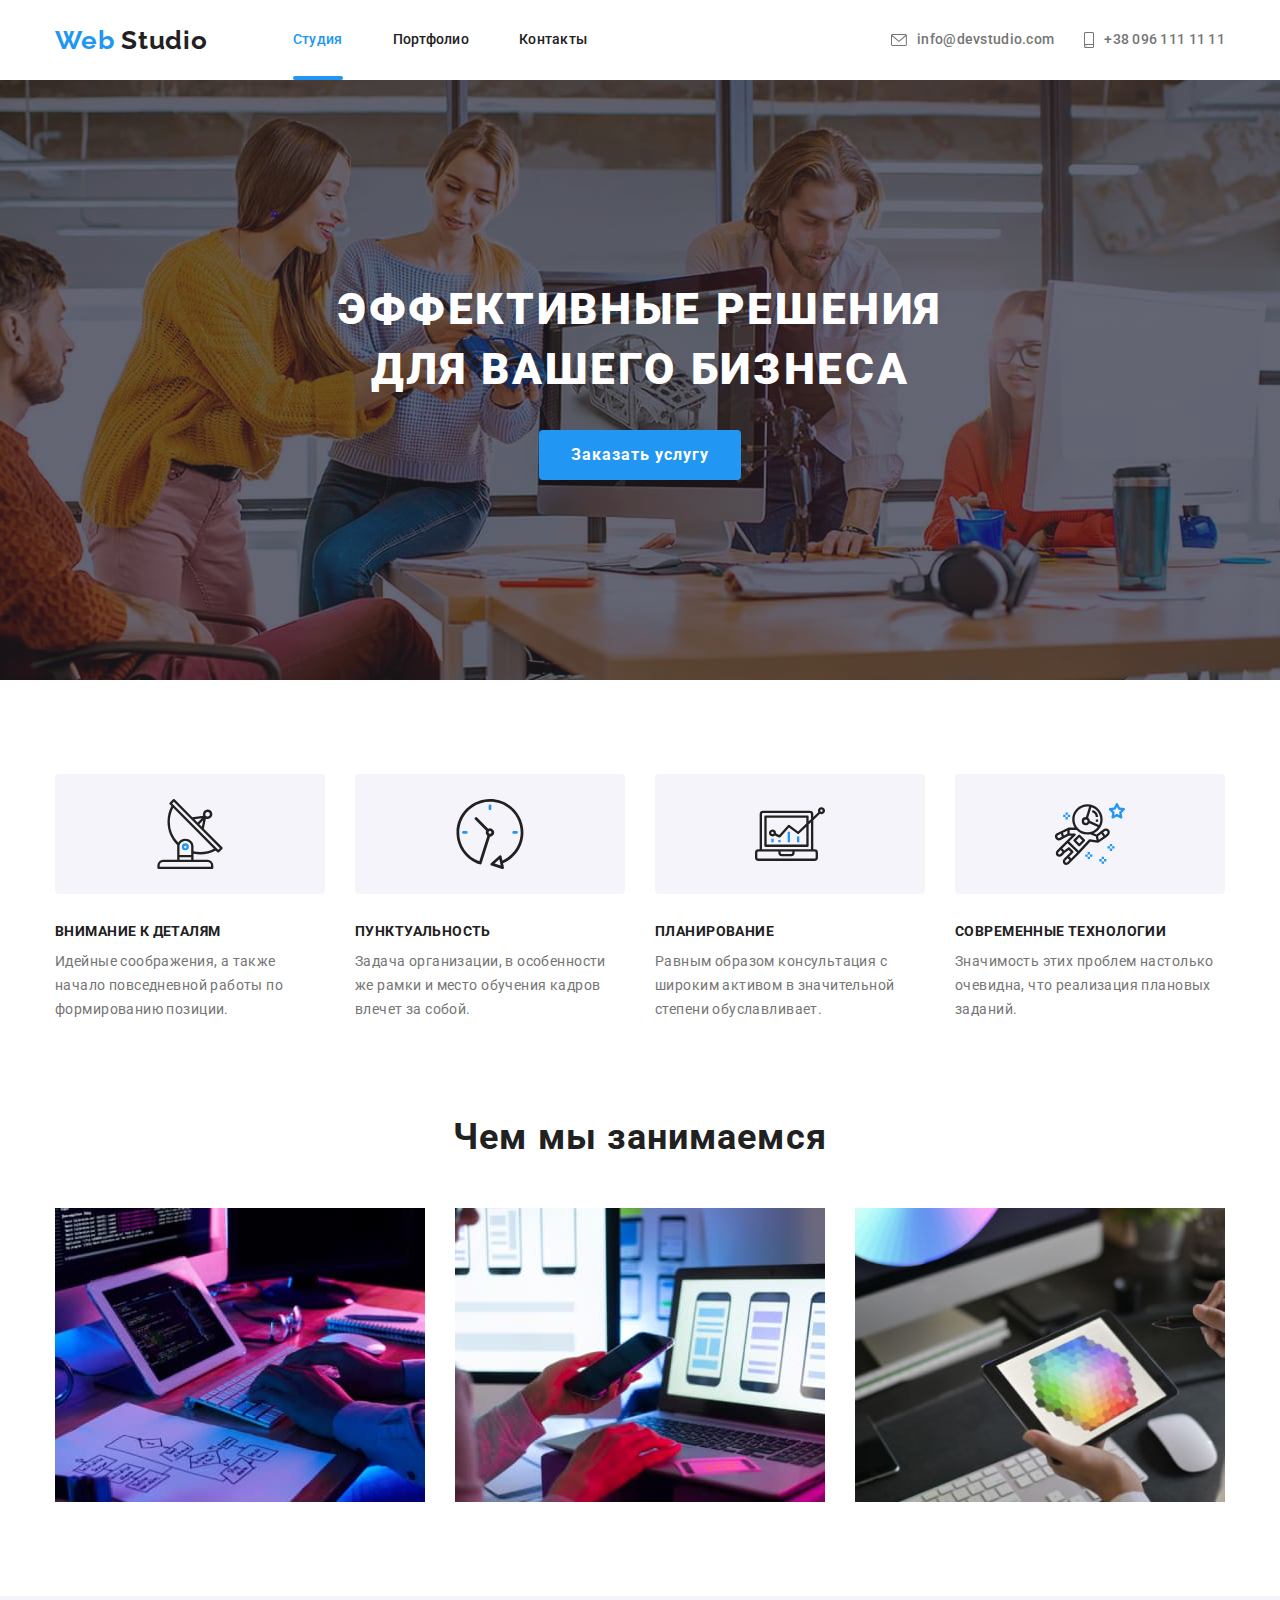
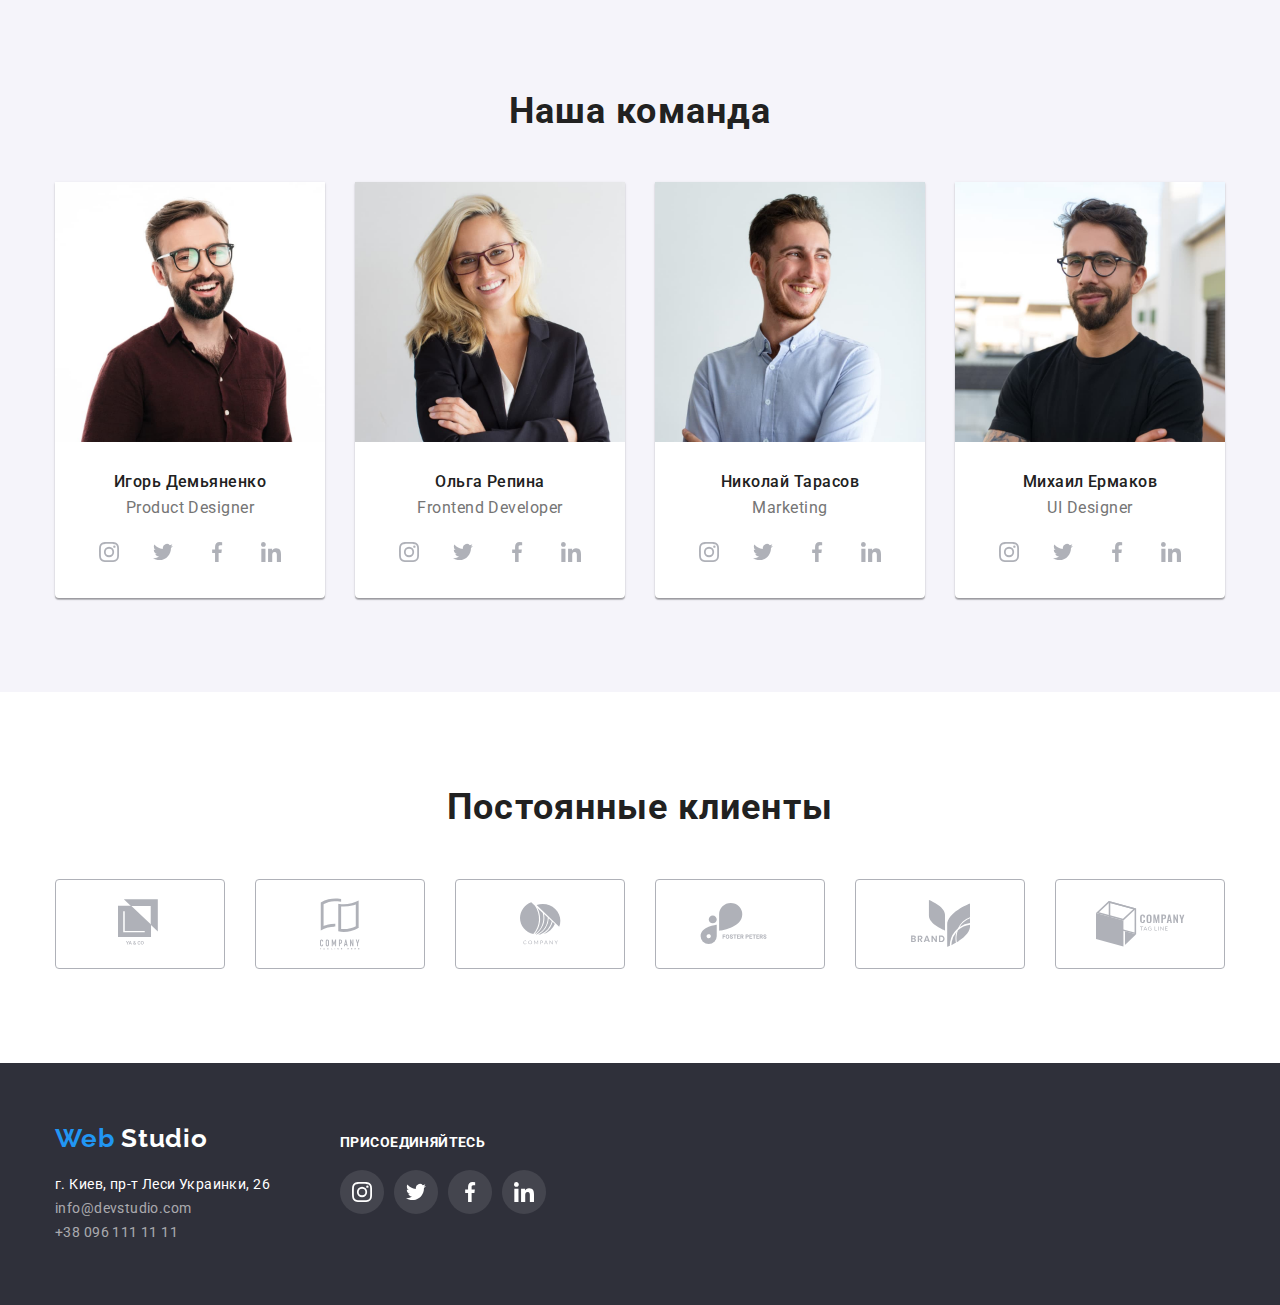
==== commit ab21d087: "Added underlining  in main nav" ====
--- a/index.html
+++ b/index.html
@@ -22,7 +22,7 @@
           </a>
           <ul class="site-nav">
             <li class="site-menu">
-              <a href="./index.html" class="link currant">Тест</a>
+              <a href="./index.html" class="link currant">Cтудия</a>
             </li>
             <li class="site-menu">
               <a href="./portfolio.html" class="link">Портфолио</a>
@@ -72,7 +72,9 @@
         </h1>
 
         <!--Button go to pop-up form-->
-        <button type="button" class="button">Заказать услугу</button>
+        <button type="button" class="button" data-modal-open>
+          Заказать услугу
+        </button>
       </section>
 
       <!--Work principles-->
@@ -539,6 +541,15 @@
         </div>
       </section>
     </main>
+
+    <!--MODAL WINDOW-->
+    <div class="backdrop is-hidden" data-modal>
+      <div class="modal">
+        <button data-modal-close class="button-modal">
+          <img src="./images/cross.svg" class="modal-cross" />
+        </button>
+      </div>
+    </div>
 
     <!--Footer-->
     <footer class="footer">
@@ -623,5 +634,6 @@
         <!--Dont forget create form here-->
       </div>
     </footer>
+    <script src="./js/modal.js"></script>
   </body>
 </html>
--- a/css/styles.css
+++ b/css/styles.css
@@ -21,6 +21,8 @@
   --grey-hero-background-color: #c4c4c4;
   --grey-dark-circle-for-icon: rgba(255, 255, 255, 0.1);
   --acent-overley-portfolio: rgba(33, 150, 243, 0.9);
+  --background-modal-color: rgba(0, 0, 0, 0.2);
+  --color-border-modal-button: rgba(0, 0, 0, 0.1);
 }
 
 /* CLASSES UTILITIES AND UNIVERSAL*/
@@ -128,8 +130,24 @@
   letter-spacing: 0.02em;
 }
 
+.site-menu {
+  position: relative;
+}
+
 .link.currant {
   color: var(--acent-text-color);
+}
+
+.link.currant::after {
+  content: "";
+  position: absolute;
+  bottom: 0px;
+
+  display: block;
+  width: 100%;
+  height: 4px;
+  background-color: var(--acent-text-color);
+  border-radius: 2px;
 }
 
 .top-nav {
@@ -434,6 +452,57 @@
   margin-right: 30px;
 }
 
+/*MODAL WINDOW*/
+
+.backdrop {
+  position: fixed;
+  top: 0;
+  left: 0;
+  width: 100%;
+  height: 100%;
+  background-color: var(--background-modal-color);
+  opacity: 1;
+  transition: opacity 250ms cubic-bezier(0.4, 0, 0.2, 1);
+}
+
+.is-hidden {
+  opacity: 0;
+  pointer-events: none;
+}
+
+.is-hidden .modal {
+  transform: translate(-50%, -50%) scale(0.5);
+  transition: transform 250ms cubic-bezier(0.4, 0, 0.2, 1);
+}
+
+.modal {
+  position: absolute;
+  top: 50%;
+  left: 50%;
+  transform: translate(-50%, -50%) scale(1);
+
+  width: 528px;
+  height: 521px;
+  background-color: var(--white-text-color);
+
+  transition: transform 250ms cubic-bezier(0.4, 0, 0.2, 1);
+}
+
+.button-modal {
+  position: absolute;
+  width: 30px;
+  height: 30px;
+  top: 8px;
+  right: 8px;
+  background: #ffffff;
+  border: 1px solid var(--color-border-modal-button);
+  border-radius: 50%;
+}
+
+.modal-cross {
+  display: block;
+}
+
 /* ADRESS SECTION*/
 
 .footer-flexbox {
@@ -644,7 +713,7 @@
   transition: 250ms cubic-bezier(0.4, 0, 0.2, 1);
 }
 
-.card-overlay:hover {
+.portfolio-item:hover .card-overlay {
   transform: translateY(0%);
   transition: 250ms cubic-bezier(0.4, 0, 0.2, 1);
   opacity: 1;
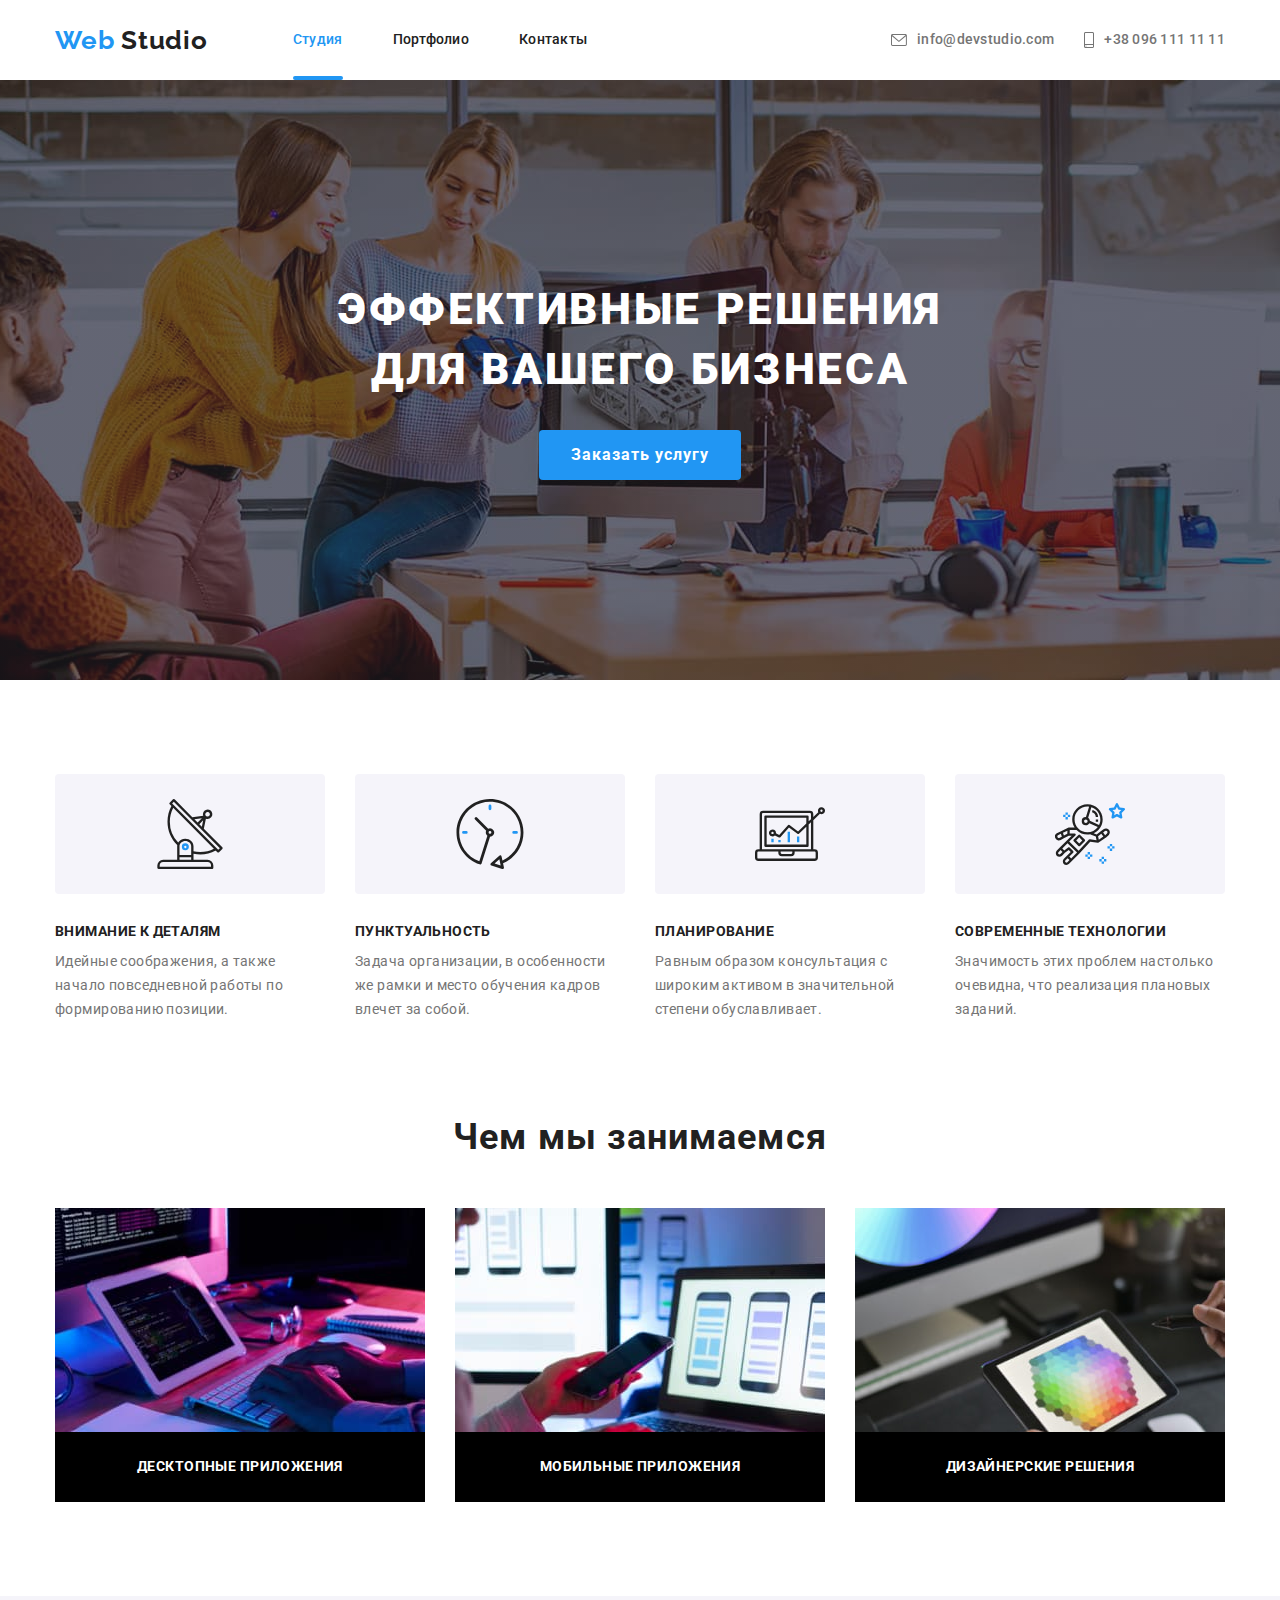
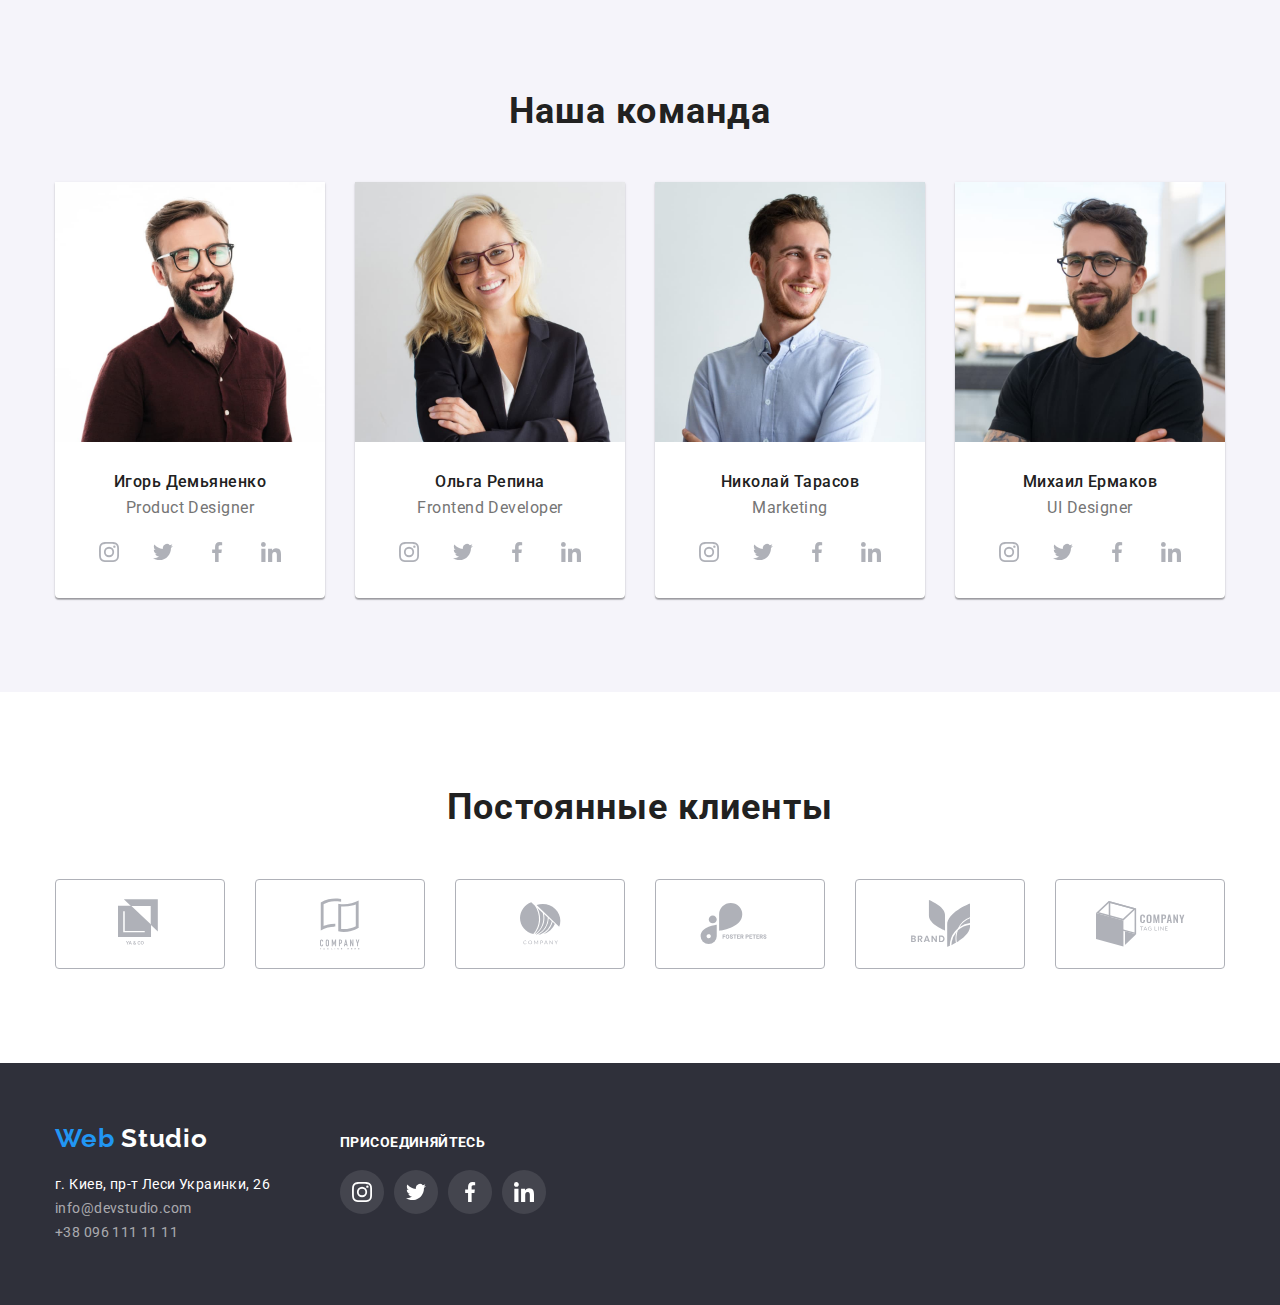
==== commit 98d20fdd: "Corrected What do we do section" ====
--- a/index.html
+++ b/index.html
@@ -134,37 +134,43 @@
         </div>
       </section>
 
-      <!--What do we do section-->
+      <!--WHAT DO WE DO SECTION-->
       <section class="section-projects">
         <div class="conteiner">
           <h2 class="section-title">Чем мы занимаемся</h2>
           <ul class="work-list">
             <li class="item">
-              <img
-                src="./images/desktopapp.jpg"
-                alt="Десктопные приложения"
-                width="370"
-                class="project-pic"
-              />
-              <!-- <h3 class="work-list-title">Десктопные приложения</h3> -->
+              <div class="project-group">
+                <img
+                  src="./images/desktopapp.jpg"
+                  alt="Десктопные приложения"
+                  width="370"
+                  class="project-pic"
+                />
+                <h3 class="work-list-title">Десктопные приложения</h3>
+              </div>
             </li>
             <li class="item">
-              <img
-                src="./images/mobileapp.jpg"
-                alt="Мобильные приложения"
-                width="370"
-                class="project-pic"
-              />
-              <!-- <h3 class="work-list-title">Мобильные приложения</h3> -->
+              <div class="project-group">
+                <img
+                  src="./images/mobileapp.jpg"
+                  alt="Мобильные приложения"
+                  width="370"
+                  class="project-pic"
+                />
+                <h3 class="work-list-title">Мобильные приложения</h3>
+              </div>
             </li>
             <li class="item">
-              <img
-                src="./images/designerapp.jpg"
-                alt="Мобильные приложения"
-                width="370"
-                class="project-pic"
-              />
-              <!-- <h3 class="work-list-title">Дизайнерские решения</h3> -->
+              <div class="project-group">
+                <img
+                  src="./images/designerapp.jpg"
+                  alt="Мобильные приложения"
+                  width="370"
+                  class="project-pic"
+                />
+                <h3 class="work-list-title">Дизайнерские решения</h3>
+              </div>
             </li>
           </ul>
         </div>
--- a/css/styles.css
+++ b/css/styles.css
@@ -308,6 +308,10 @@
   margin-right: 0px;
 }
 .work-list-title {
+  position: absolute;
+  width: 100%;
+  bottom: 0%;
+
   margin-top: 0px;
   margin-bottom: 0px;
   padding-top: 27px;
@@ -321,6 +325,10 @@
   text-align: center;
   letter-spacing: 0.03em;
   text-transform: uppercase;
+}
+
+.project-group {
+  position: relative;
 }
 
 .item .project-pic {
